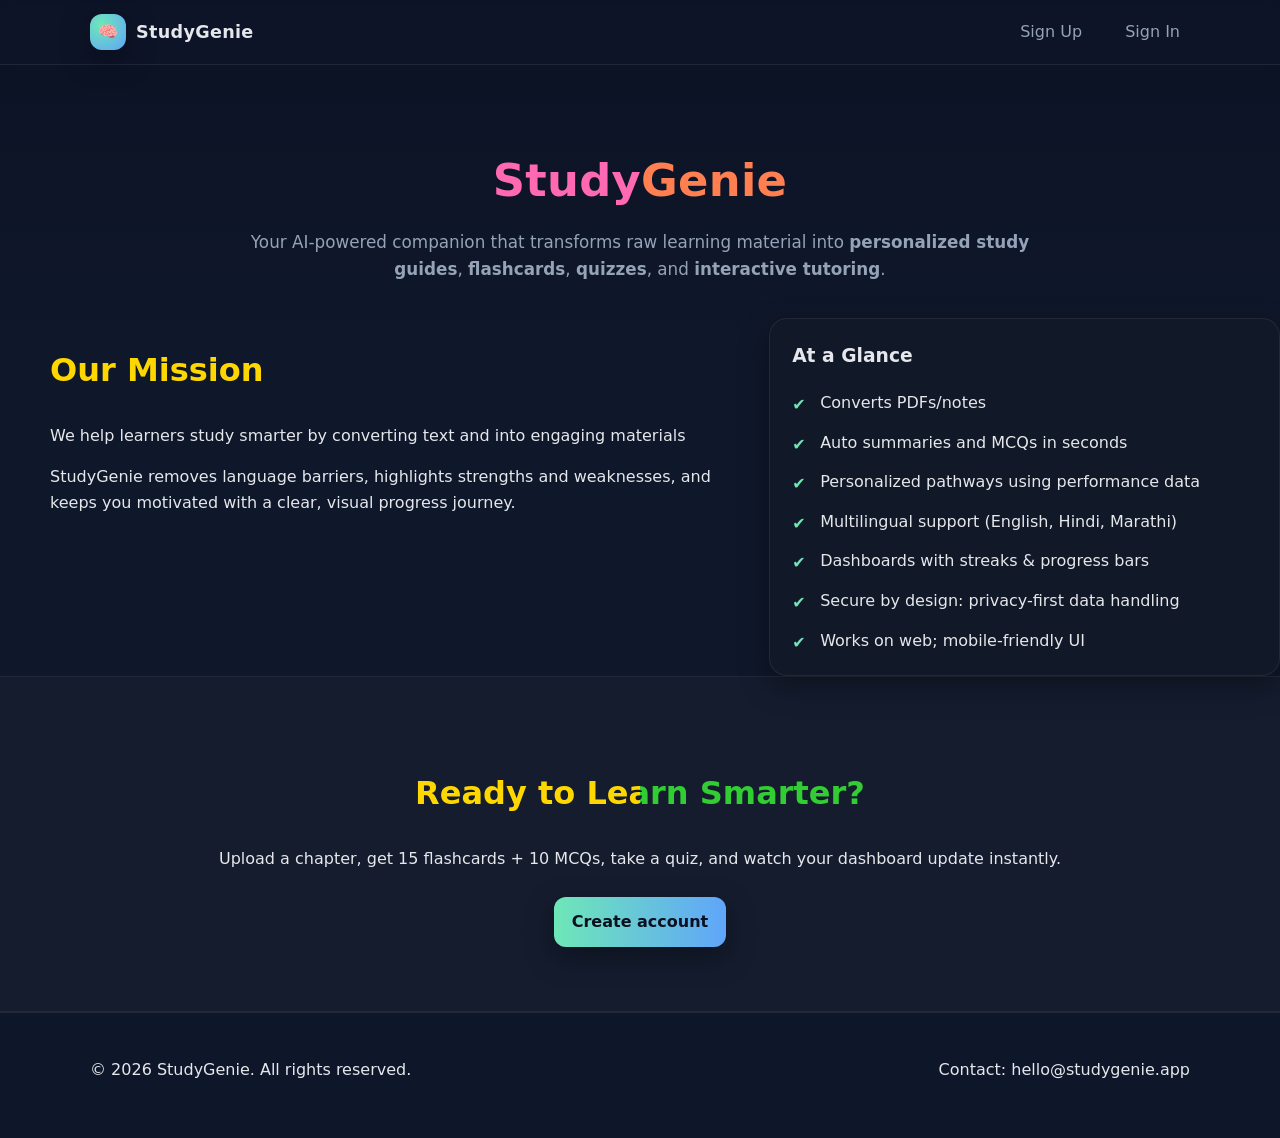
==== templates/index.html @ 30614151 "Initail Commit" ====
<!DOCTYPE html>
<html lang="en">

<head>
  <meta charset="UTF-8" />
  <meta name="viewport" content="width=device-width, initial-scale=1" />
  <title>StudyGenie – About Us</title>
  <link rel="stylesheet" href="../static/index.css" />
  <!-- <link rel="stylesheet" href=" {{ url_for('static', filename = 'index.css') }} "> -->
  <meta name="description"
    content="StudyGenie turns books, PDFs, and notes into personalized study guides, flashcards, quizzes, and dashboards with multilingual support." />
</head>

<body>
  <header class="site-header">
    <div class="container header-inner">
      <a class="brand" href="#">
        <span class="logo">🧠</span>
        <span class="brand-text">StudyGenie</span>
      </a>
      <nav class="nav">
        <a href="/register">Sign Up</a>
        <a href="/login">Sign In</a>
      </nav>
    </div>
  </header>

  <main>
    <!-- Hero -->
    <section class="hero">
      <div class="container hero-inner">
        <h1>StudyGenie</h1>
        <p class="subtitle">
          Your AI-powered companion that transforms raw learning material into
          <strong>personalized study guides</strong>, <strong>flashcards</strong>,
          <strong>quizzes</strong>, and <strong>interactive tutoring</strong>.
        </p>
      </div>
    </section>

    <!-- About -->
    <div class="grid-2">
      <div>
        <h2>Our Mission</h2>
        <p>
          We help learners study smarter by converting text and into engaging materials
        </p>
        <p>
          StudyGenie removes language barriers, highlights strengths and weaknesses, and keeps you motivated with a
          clear, visual progress journey.
        </p>
      </div>



      <div class="card">
        <h3>At a Glance</h3>
        <ul class="checklist">
          <li>Converts PDFs/notes</li>
          <li>Auto summaries and MCQs in seconds</li>
          <li>Personalized pathways using performance data</li>
          <li>Multilingual support (English, Hindi, Marathi)</li>
          <li>Dashboards with streaks & progress bars </li>
          <li>Secure by design: privacy-first data handling</li>
          <li>Works on web; mobile-friendly UI</li>
        </ul>
      </div>
    </div>
    </section>
    
    <!-- CTA -->
    <section class="section alt">
      <div class="container cta">
        <h2>Ready to Learn Smarter?</h2>
        <p>Upload a chapter, get 15 flashcards + 10 MCQs, take a quiz, and watch your dashboard update instantly.</p>
        <a class="btn" href="/register">Create account</a>
      </div>
    </section>
  </main>

  <footer id="contact" class="site-footer">
    <div class="container footer-inner">
      <p>© <span id="year"></span> StudyGenie. All rights reserved.</p>
      <p>Contact: hello@studygenie.app</p>
    </div>
  </footer>

  <script>
    // Simple year injection
    document.getElementById('year').textContent = new Date().getFullYear();
  </script>
</body>

</html>
---- static/index.css ----
:root{
  --bg: #0f172a;         /* slate-900 */
  --card: #111827;       /* gray-900 */
  --muted: #94a3b8;      /* slate-400 */
  --text: #e5e7eb;       /* gray-200 */
  --accent: #6ee7b7;     /* emerald-300 */
  --accent-2: #60a5fa;   /* blue-400 */
  --ring: rgba(110,231,183,.25);
  --shadow: 0 10px 30px rgba(0,0,0,.35);
}

*{ box-sizing: border-box; }

html, body{
  margin: 0;
  padding: 0;
  background: linear-gradient(180deg, #0b1224, #0f172a 30%, #0f172a);
  color: var(--text);
  font-family: ui-sans-serif, system-ui, -apple-system, Segoe UI, Roboto, "Helvetica Neue", Arial, "Noto Sans", "Apple Color Emoji", "Segoe UI Emoji";
  line-height: 1.6;
}
.hero h1 {
  font-size: 2.5rem;
  font-weight: bold;
  background: linear-gradient(to right, #ff69b4 50%, #ff7f50 50%); /* pink + orange */
  -webkit-background-clip: text;
  -webkit-text-fill-color: transparent;
  background-clip: text;

}
h2 {
  font-size: 2rem;
  font-weight: bold;
  background: linear-gradient(to right, #FFD700 50%, #32CD32 50%); /* yellow + green */
  -webkit-background-clip: text;
  -webkit-text-fill-color: transparent;
  background-clip: text;

}

/* Layout */
.container{
  width: min(1100px, 92vw);
  margin: 0 auto;
}

.section{
  padding: 64px 0;
}

.section.alt{
  background: rgba(255,255,255,0.02);
  border-top: 1px solid rgba(255,255,255,0.06);
  border-bottom: 1px solid rgba(255,255,255,0.06);
}

/* Header */
.site-header{
  position: sticky;
  top: 0;
  backdrop-filter: blur(8px);
  border-bottom: 1px solid rgba(255,255,255,0.08);
  background: rgba(15,23,42,0.6);
  z-index: 20;
}

.header-inner{
  display: flex;
  align-items: center;
  justify-content: space-between;
  padding: 14px 0;
}

.brand{
  display: inline-flex;
  align-items: center;
  gap: 10px;
  text-decoration: none;
  color: var(--text);
  font-weight: 700;
  letter-spacing: .3px;
}

.logo{
  display: inline-grid;
  place-items: center;
  width: 36px;
  height: 36px;
  background: radial-gradient(circle at 30% 30%, var(--accent), var(--accent-2));
  color: #0b1020;
  border-radius: 12px;
  box-shadow: var(--shadow);
}

.brand-text{
  font-size: 1.1rem;
}

.nav a{
  color: var(--muted);
  text-decoration: none;
  margin-left: 18px;
  padding: 8px 10px;
  border-radius: 10px;
}
.nav a:hover{
  color: var(--text);
  background: rgba(255,255,255,0.06);
}

/* Hero */
.hero{
  padding: 80px 0 36px;
  text-align: center;
}
.hero h1{
  margin: 0 0 12px;
  font-size: clamp(1.8rem, 3.5vw, 3rem);
  letter-spacing: .3px;
}
.subtitle{
  color: var(--muted);
  max-width: 800px;
  margin: 0 auto;
  font-size: 1.05rem;
}


/* 📱 For tablets & up */
@media (min-width: 600px) {
  .features-grid {
    max-width: 500px;
    grid-template-columns: repeat(auto-fit, minmax(250px, 1fr));
  }
}

/* 💻 For desktops */
@media (min-width: 1024px) {
  .features-grid {
    max-width: 900px;
    grid-template-columns: repeat(2, 1fr);
    left: 50%;
    transform: translateX(-50%);
    top: 200px;
  }
}

/* Feature card style */
.feature-card {
  background: #15294d;
  padding: 25px;
  border-radius: 15px;
  box-shadow: 0 6px 15px rgba(0,0,0,0.25);
  transition: transform 0.3s ease, box-shadow 0.3s ease;
  text-align: left;
}

/* Hover effect */
.feature-card:hover {
  transform: translateY(-8px);
  box-shadow: 0 10px 25px rgba(0,0,0,0.35);
}

/* Feature card heading */
.feature-card h3 {
  font-size: 1.4rem;
  margin-bottom: 12px;
  color: #ffdd57;
}

/* Feature card text */
.feature-card p {
  font-size: 1rem;
  line-height: 1.5;
  color: #d9e2f1;
}

.none{
    text-decoration: none;
}


/* Grid */
.grid-2{
  display: grid;
  grid-template-columns: 1.15fr .85fr;
  gap: 28px;
  margin-left: 50px;
}
@media (max-width: 900px){
  .grid-2{ grid-template-columns: 1fr; }
}

/* Card */
.card{
  background: var(--card);
  border: 1px solid rgba(255,255,255,0.07);
  border-radius: 18px;
  padding: 22px 22px 8px;
  box-shadow: var(--shadow);
}
.card h3{
  margin-top: 0;
}

/* Lists */
.checklist{
  list-style: none;
  padding-left: 0;
  margin: 10px 0 0;
}
.checklist li{
  position: relative;
  padding-left: 28px;
  margin: 10px 0 14px;
}
.checklist li::before{
  content: "✔";
  position: absolute;
  left: 0;
  top: 2px;
  color: var(--accent);
  font-weight: 800;
}

.bullets{
  columns: 2;
  column-gap: 36px;
  margin: 18px 0 0;
  padding-left: 18px;
}
.bullets li{
  break-inside: avoid;
  margin: 10px 0 10px 6px;
}
@media (max-width: 800px){
  .bullets{ columns: 1; }
}


.tech-note{
  color: var(--muted);
  margin-top: 12px;
}

/* CTA */
.cta{
  text-align: center;
}
.btn{
  display: inline-block;
  margin-top: 10px;
  padding: 12px 18px;
  border-radius: 12px;
  background: linear-gradient(90deg, var(--accent), var(--accent-2));
  color: #0b1020;
  text-decoration: none;
  font-weight: 700;
  box-shadow: var(--shadow);
}
.btn:hover{
  filter: brightness(1.05);
}
html{
    scroll-behavior: smooth;
}

/* Footer */
.site-footer{
  padding: 28px 0 40px;
  border-top: 1px solid rgba(255,255,255,0.08);
  background: rgba(15,23,42,0.65);
}
.footer-inner{
  display: flex;
  align-items: center;
  justify-content: space-between;
  gap: 12px;
}
@media (max-width: 700px){
  .footer-inner{ flex-direction: column; }
}
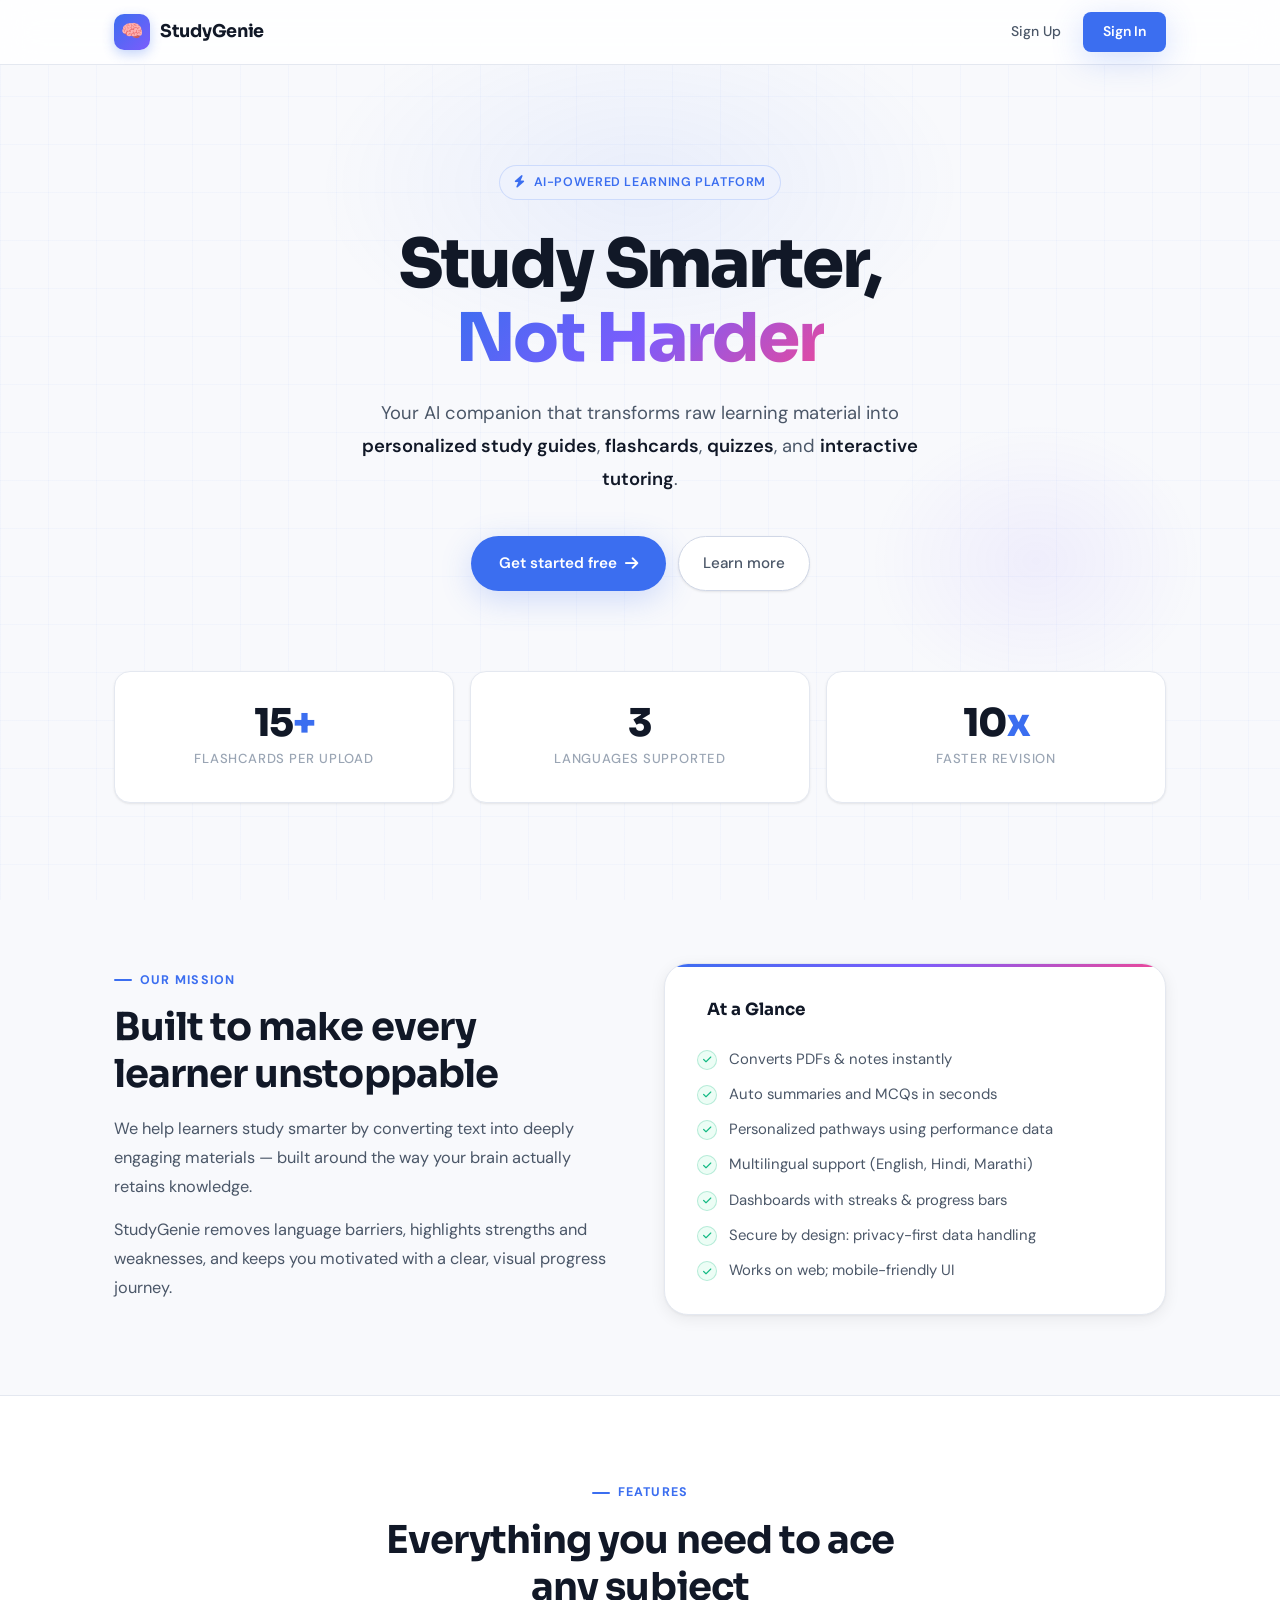
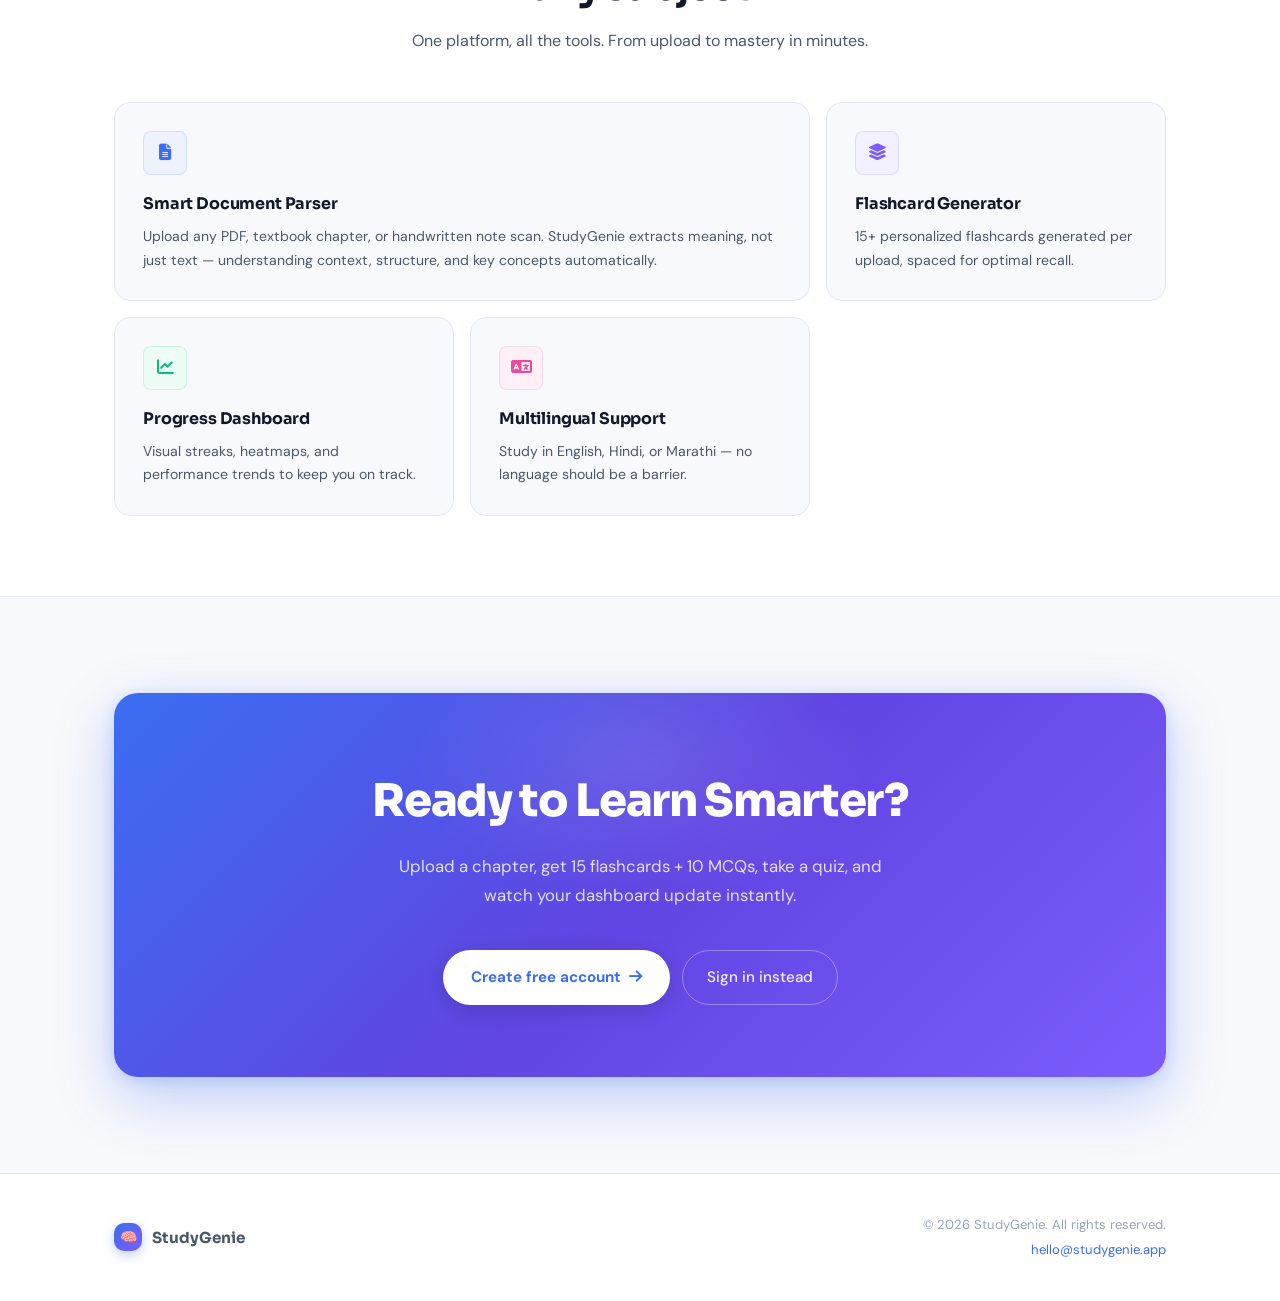
==== commit 8b50dadc: "initial commit" ====
--- a/templates/index.html
+++ b/templates/index.html
@@ -9,84 +9,869 @@
   <!-- <link rel="stylesheet" href=" {{ url_for('static', filename = 'index.css') }} "> -->
   <meta name="description"
     content="StudyGenie turns books, PDFs, and notes into personalized study guides, flashcards, quizzes, and dashboards with multilingual support." />
+  <link rel="preconnect" href="https://fonts.googleapis.com">
+  <link rel="preconnect" href="https://fonts.gstatic.com" crossorigin>
+  <link href="https://fonts.googleapis.com/css2?family=Sora:wght@300;400;500;600;700;800&family=DM+Sans:ital,opsz,wght@0,9..40,300;0,9..40,400;0,9..40,500;1,9..40,300&display=swap" rel="stylesheet">
+  <link rel="stylesheet" href="https://cdnjs.cloudflare.com/ajax/libs/font-awesome/6.5.1/css/all.min.css">
+
+  <style>
+    /* ───────────────────────────────────────────
+       DESIGN TOKENS – LIGHT
+    ─────────────────────────────────────────── */
+    :root {
+      --bg:            #f8f9fc;
+      --bg-white:      #ffffff;
+      --bg-card:       #ffffff;
+      --bg-elevated:   #f1f4fb;
+      --border:        #e4e8f0;
+      --border-strong: #d0d7e6;
+
+      --primary:       #3b6ef0;
+      --primary-light: #eef2fd;
+      --primary-mid:   rgba(59,110,240,0.12);
+      --primary-glow:  rgba(59,110,240,0.15);
+      --accent:        #7c5cfc;
+      --accent-light:  #f3f0ff;
+      --green:         #10b981;
+      --green-light:   #ecfdf5;
+
+      --text-1:        #111827;
+      --text-2:        #4b5768;
+      --text-3:        #9aa5b4;
+
+      --radius-sm:     8px;
+      --radius-md:     12px;
+      --radius-lg:     16px;
+      --radius-xl:     24px;
+
+      --shadow-sm:     0 1px 3px rgba(0,0,0,0.06), 0 1px 2px rgba(0,0,0,0.04);
+      --shadow-md:     0 4px 16px rgba(0,0,0,0.07), 0 1px 3px rgba(0,0,0,0.05);
+      --shadow-lg:     0 12px 40px rgba(0,0,0,0.09), 0 2px 8px rgba(0,0,0,0.05);
+      --shadow-primary:0 8px 32px rgba(59,110,240,0.22);
+
+      --font-display:  'Sora', sans-serif;
+      --font-body:     'DM Sans', sans-serif;
+      --transition:    0.2s cubic-bezier(0.4,0,0.2,1);
+    }
+
+    /* ───────────────────────────────────────────
+       RESET & BASE
+    ─────────────────────────────────────────── */
+    *, *::before, *::after { box-sizing: border-box; margin: 0; padding: 0; }
+    html { scroll-behavior: smooth; }
+
+    body {
+      background: var(--bg);
+      color: var(--text-1);
+      font-family: var(--font-body);
+      font-size: 16px;
+      line-height: 1.65;
+      -webkit-font-smoothing: antialiased;
+      overflow-x: hidden;
+    }
+
+    /* Soft grid texture */
+    body::before {
+      content: '';
+      position: fixed;
+      inset: 0;
+      background-image:
+        linear-gradient(rgba(59,110,240,0.03) 1px, transparent 1px),
+        linear-gradient(90deg, rgba(59,110,240,0.03) 1px, transparent 1px);
+      background-size: 48px 48px;
+      pointer-events: none;
+      z-index: 0;
+    }
+
+    .container {
+      max-width: 1100px;
+      margin: 0 auto;
+      padding: 0 24px;
+      position: relative;
+      z-index: 1;
+    }
+
+    a { text-decoration: none; color: inherit; }
+    ul { list-style: none; }
+
+    /* ───────────────────────────────────────────
+       HEADER
+    ─────────────────────────────────────────── */
+    .site-header {
+      position: sticky;
+      top: 0;
+      z-index: 100;
+      background: rgba(255,255,255,0.85);
+      backdrop-filter: blur(18px) saturate(1.6);
+      -webkit-backdrop-filter: blur(18px) saturate(1.6);
+      border-bottom: 1px solid var(--border);
+    }
+
+    .header-inner {
+      display: flex;
+      align-items: center;
+      justify-content: space-between;
+      height: 64px;
+    }
+
+    .brand {
+      display: flex;
+      align-items: center;
+      gap: 10px;
+      font-family: var(--font-display);
+      font-weight: 700;
+      font-size: 1.1rem;
+      letter-spacing: -0.3px;
+      color: var(--text-1);
+      transition: opacity var(--transition);
+    }
+    .brand:hover { opacity: 0.75; }
+
+    .logo-wrap {
+      width: 36px; height: 36px;
+      border-radius: 10px;
+      background: linear-gradient(135deg, #3b6ef0 0%, #7c5cfc 100%);
+      display: flex;
+      align-items: center;
+      justify-content: center;
+      font-size: 18px;
+      box-shadow: 0 4px 12px rgba(59,110,240,0.3);
+    }
+
+    .nav {
+      display: flex;
+      align-items: center;
+      gap: 6px;
+    }
+
+    .nav a {
+      font-size: 0.875rem;
+      font-weight: 500;
+      color: var(--text-2);
+      padding: 8px 16px;
+      border-radius: var(--radius-sm);
+      transition: all var(--transition);
+    }
+    .nav a:hover { color: var(--text-1); background: var(--bg-elevated); }
+
+    .nav a.btn-nav {
+      background: var(--primary);
+      color: #fff;
+      padding: 8px 20px;
+      font-weight: 600;
+      box-shadow: var(--shadow-primary);
+    }
+    .nav a.btn-nav:hover {
+      background: #2d5ce8;
+      box-shadow: 0 8px 28px rgba(59,110,240,0.35);
+      transform: translateY(-1px);
+    }
+
+    /* ───────────────────────────────────────────
+       HERO
+    ─────────────────────────────────────────── */
+    .hero {
+      position: relative;
+      padding: 100px 0 80px;
+      overflow: hidden;
+      text-align: center;
+    }
+
+    .hero::before {
+      content: '';
+      position: absolute;
+      width: 700px; height: 400px;
+      border-radius: 50%;
+      background: radial-gradient(ellipse, rgba(59,110,240,0.08) 0%, transparent 65%);
+      top: -80px; left: 50%;
+      transform: translateX(-50%);
+      pointer-events: none;
+    }
+    .hero::after {
+      content: '';
+      position: absolute;
+      width: 360px; height: 300px;
+      border-radius: 50%;
+      background: radial-gradient(ellipse, rgba(124,92,252,0.07) 0%, transparent 65%);
+      bottom: -40px; right: 5%;
+      pointer-events: none;
+    }
+
+    .hero-badge {
+      display: inline-flex;
+      align-items: center;
+      gap: 8px;
+      background: var(--primary-light);
+      border: 1px solid rgba(59,110,240,0.18);
+      color: var(--primary);
+      font-size: 0.78rem;
+      font-weight: 600;
+      letter-spacing: 0.05em;
+      text-transform: uppercase;
+      padding: 6px 14px;
+      border-radius: 100px;
+      margin-bottom: 28px;
+      animation: fadeUp 0.55s ease both;
+    }
+
+    .hero h1 {
+      font-family: var(--font-display);
+      font-size: clamp(2.6rem, 5.5vw, 4.2rem);
+      font-weight: 800;
+      line-height: 1.1;
+      letter-spacing: -0.03em;
+      color: var(--text-1);
+      margin-bottom: 22px;
+      animation: fadeUp 0.55s 0.08s ease both;
+    }
+
+    .gradient-text {
+      background: linear-gradient(135deg, #3b6ef0 0%, #7c5cfc 50%, #ec4899 100%);
+      -webkit-background-clip: text;
+      -webkit-text-fill-color: transparent;
+      background-clip: text;
+    }
+
+    .hero .subtitle {
+      font-size: clamp(1rem, 1.8vw, 1.15rem);
+      color: var(--text-2);
+      max-width: 600px;
+      margin: 0 auto 40px;
+      font-weight: 400;
+      line-height: 1.78;
+      animation: fadeUp 0.55s 0.16s ease both;
+    }
+    .hero .subtitle strong { color: var(--text-1); font-weight: 600; }
+
+    .hero-cta {
+      display: flex;
+      gap: 12px;
+      justify-content: center;
+      flex-wrap: wrap;
+      animation: fadeUp 0.55s 0.24s ease both;
+    }
+
+    .btn-primary {
+      display: inline-flex;
+      align-items: center;
+      gap: 8px;
+      background: var(--primary);
+      color: #fff;
+      font-family: var(--font-body);
+      font-weight: 600;
+      font-size: 0.95rem;
+      padding: 14px 28px;
+      border-radius: 100px;
+      border: none;
+      cursor: pointer;
+      box-shadow: var(--shadow-primary);
+      transition: all var(--transition);
+      text-decoration: none;
+    }
+    .btn-primary:hover {
+      background: #2d5ce8;
+      box-shadow: 0 10px 36px rgba(59,110,240,0.32);
+      transform: translateY(-2px);
+    }
+
+    .btn-ghost {
+      display: inline-flex;
+      align-items: center;
+      gap: 8px;
+      background: var(--bg-white);
+      color: var(--text-2);
+      font-family: var(--font-body);
+      font-weight: 500;
+      font-size: 0.95rem;
+      padding: 14px 24px;
+      border-radius: 100px;
+      border: 1px solid var(--border-strong);
+      cursor: pointer;
+      transition: all var(--transition);
+      text-decoration: none;
+      box-shadow: var(--shadow-sm);
+    }
+    .btn-ghost:hover {
+      color: var(--text-1);
+      border-color: var(--primary);
+      box-shadow: var(--shadow-md);
+      transform: translateY(-1px);
+    }
+
+    /* ───────────────────────────────────────────
+       STATS BAR
+    ─────────────────────────────────────────── */
+    .stats-bar {
+      padding: 0 0 80px;
+      animation: fadeUp 0.55s 0.32s ease both;
+    }
+
+    .stats-grid {
+      display: grid;
+      grid-template-columns: repeat(3, 1fr);
+      gap: 16px;
+    }
+
+    .stat-item {
+      background: var(--bg-white);
+      border: 1px solid var(--border);
+      border-radius: var(--radius-lg);
+      padding: 32px 24px;
+      text-align: center;
+      box-shadow: var(--shadow-sm);
+      transition: all var(--transition);
+    }
+    .stat-item:hover {
+      box-shadow: var(--shadow-md);
+      border-color: rgba(59,110,240,0.2);
+      transform: translateY(-2px);
+    }
+
+    .stat-value {
+      font-family: var(--font-display);
+      font-size: 2.4rem;
+      font-weight: 800;
+      color: var(--text-1);
+      letter-spacing: -0.04em;
+      line-height: 1;
+      margin-bottom: 6px;
+    }
+    .stat-value span { color: var(--primary); }
+
+    .stat-label {
+      font-size: 0.82rem;
+      color: var(--text-3);
+      font-weight: 500;
+      text-transform: uppercase;
+      letter-spacing: 0.06em;
+    }
+
+    /* ───────────────────────────────────────────
+       SECTION SHARED
+    ─────────────────────────────────────────── */
+    .section { padding: 80px 0; }
+
+    .section-label {
+      display: inline-flex;
+      align-items: center;
+      gap: 8px;
+      font-size: 0.78rem;
+      font-weight: 700;
+      letter-spacing: 0.1em;
+      text-transform: uppercase;
+      color: var(--primary);
+      margin-bottom: 14px;
+    }
+    .section-label::before {
+      content: '';
+      display: block;
+      width: 18px; height: 2px;
+      background: var(--primary);
+      border-radius: 2px;
+    }
+
+    .section-title {
+      font-family: var(--font-display);
+      font-size: clamp(1.7rem, 3vw, 2.4rem);
+      font-weight: 700;
+      letter-spacing: -0.025em;
+      line-height: 1.22;
+      color: var(--text-1);
+      margin-bottom: 16px;
+    }
+
+    .section-body {
+      font-size: 1.02rem;
+      color: var(--text-2);
+      line-height: 1.78;
+      max-width: 500px;
+    }
+
+    /* ───────────────────────────────────────────
+       MISSION
+    ─────────────────────────────────────────── */
+    .mission-grid {
+      display: grid;
+      grid-template-columns: 1fr 1fr;
+      gap: 48px;
+      align-items: start;
+    }
+
+    .glance-card {
+      background: var(--bg-white);
+      border: 1px solid var(--border);
+      border-radius: var(--radius-xl);
+      padding: 32px;
+      box-shadow: var(--shadow-md);
+      position: relative;
+      overflow: hidden;
+    }
+    .glance-card::before {
+      content: '';
+      position: absolute;
+      top: 0; left: 0; right: 0;
+      height: 3px;
+      background: linear-gradient(90deg, #3b6ef0, #7c5cfc, #ec4899);
+      border-radius: 3px 3px 0 0;
+    }
+
+    .glance-card h3 {
+      font-family: var(--font-display);
+      font-size: 1.05rem;
+      font-weight: 700;
+      color: var(--text-1);
+      margin-bottom: 24px;
+      display: flex;
+      align-items: center;
+      gap: 10px;
+    }
+    .glance-card h3 i { color: var(--primary); }
+
+    .checklist { display: flex; flex-direction: column; gap: 13px; }
+
+    .checklist li {
+      display: flex;
+      align-items: flex-start;
+      gap: 12px;
+      font-size: 0.93rem;
+      color: var(--text-2);
+      line-height: 1.5;
+    }
+
+    .check-icon {
+      flex-shrink: 0;
+      width: 20px; height: 20px;
+      border-radius: 50%;
+      background: var(--green-light);
+      border: 1px solid rgba(16,185,129,0.25);
+      display: flex;
+      align-items: center;
+      justify-content: center;
+      margin-top: 2px;
+    }
+    .check-icon i { font-size: 0.6rem; color: var(--green); }
+
+    /* ───────────────────────────────────────────
+       FEATURES BENTO
+    ─────────────────────────────────────────── */
+    .features-section {
+      padding: 80px 0;
+      background: var(--bg-white);
+      border-top: 1px solid var(--border);
+      border-bottom: 1px solid var(--border);
+    }
+
+    .features-header {
+      text-align: center;
+      max-width: 560px;
+      margin: 0 auto 48px;
+    }
+    .features-header .section-label { justify-content: center; }
+
+    .bento-grid {
+      display: grid;
+      grid-template-columns: repeat(3, 1fr);
+      gap: 16px;
+    }
+
+    .bento-card {
+      background: var(--bg);
+      border: 1px solid var(--border);
+      border-radius: var(--radius-lg);
+      padding: 28px;
+      transition: all var(--transition);
+    }
+    .bento-card:hover {
+      background: var(--bg-white);
+      border-color: rgba(59,110,240,0.25);
+      box-shadow: var(--shadow-md);
+      transform: translateY(-3px);
+    }
+    .bento-card.wide { grid-column: span 2; }
+
+    .bento-icon {
+      width: 44px; height: 44px;
+      border-radius: var(--radius-sm);
+      display: flex;
+      align-items: center;
+      justify-content: center;
+      font-size: 1.05rem;
+      margin-bottom: 16px;
+    }
+
+    .icon-blue   { background: var(--primary-light); color: var(--primary); border: 1px solid rgba(59,110,240,0.15); }
+    .icon-purple { background: var(--accent-light);  color: var(--accent);  border: 1px solid rgba(124,92,252,0.15); }
+    .icon-green  { background: var(--green-light);   color: var(--green);   border: 1px solid rgba(16,185,129,0.15); }
+    .icon-pink   { background: #fff0f8; color: #ec4899; border: 1px solid rgba(236,72,153,0.15); }
+    .icon-amber  { background: #fffbeb; color: #d97706; border: 1px solid rgba(217,119,6,0.15); }
+
+    .bento-card h4 {
+      font-family: var(--font-display);
+      font-size: 1rem;
+      font-weight: 700;
+      color: var(--text-1);
+      margin-bottom: 8px;
+      letter-spacing: -0.01em;
+    }
+    .bento-card p {
+      font-size: 0.88rem;
+      color: var(--text-2);
+      line-height: 1.65;
+    }
+
+    /* ───────────────────────────────────────────
+       CTA
+    ─────────────────────────────────────────── */
+    .cta-section { padding: 96px 0; }
+
+    .cta-inner {
+      background: linear-gradient(135deg, #3b6ef0 0%, #6045e2 50%, #7c5cfc 100%);
+      border-radius: var(--radius-xl);
+      padding: 72px 48px;
+      text-align: center;
+      position: relative;
+      overflow: hidden;
+      box-shadow: 0 20px 60px rgba(59,110,240,0.3), 0 4px 16px rgba(59,110,240,0.2);
+    }
+
+    .cta-inner::after {
+      content: '';
+      position: absolute;
+      width: 500px; height: 300px;
+      border-radius: 50%;
+      background: radial-gradient(ellipse, rgba(255,255,255,0.1) 0%, transparent 65%);
+      top: -80px; left: 50%;
+      transform: translateX(-50%);
+      pointer-events: none;
+    }
+
+    .cta-inner h2 {
+      font-family: var(--font-display);
+      font-size: clamp(1.9rem, 3.5vw, 2.8rem);
+      font-weight: 800;
+      color: #fff;
+      letter-spacing: -0.03em;
+      margin-bottom: 14px;
+      position: relative;
+      z-index: 1;
+    }
+    .cta-inner p {
+      font-size: 1.05rem;
+      color: rgba(255,255,255,0.82);
+      max-width: 500px;
+      margin: 0 auto 40px;
+      line-height: 1.7;
+      position: relative;
+      z-index: 1;
+    }
+    .cta-btns {
+      display: flex;
+      gap: 12px;
+      justify-content: center;
+      flex-wrap: wrap;
+      position: relative;
+      z-index: 1;
+    }
+
+    .btn-white {
+      display: inline-flex;
+      align-items: center;
+      gap: 8px;
+      background: #fff;
+      color: var(--primary);
+      font-family: var(--font-body);
+      font-weight: 700;
+      font-size: 0.95rem;
+      padding: 14px 28px;
+      border-radius: 100px;
+      border: none;
+      cursor: pointer;
+      box-shadow: 0 4px 20px rgba(0,0,0,0.15);
+      transition: all var(--transition);
+      text-decoration: none;
+    }
+    .btn-white:hover {
+      box-shadow: 0 8px 32px rgba(0,0,0,0.2);
+      transform: translateY(-2px);
+    }
+
+    .btn-outline-white {
+      display: inline-flex;
+      align-items: center;
+      gap: 8px;
+      background: transparent;
+      color: rgba(255,255,255,0.9);
+      font-family: var(--font-body);
+      font-weight: 500;
+      font-size: 0.95rem;
+      padding: 14px 24px;
+      border-radius: 100px;
+      border: 1px solid rgba(255,255,255,0.35);
+      cursor: pointer;
+      transition: all var(--transition);
+      text-decoration: none;
+    }
+    .btn-outline-white:hover {
+      background: rgba(255,255,255,0.12);
+      border-color: rgba(255,255,255,0.6);
+      transform: translateY(-1px);
+    }
+
+    /* ───────────────────────────────────────────
+       FOOTER
+    ─────────────────────────────────────────── */
+    .site-footer {
+      background: var(--bg-white);
+      border-top: 1px solid var(--border);
+      padding: 40px 0;
+    }
+
+    .footer-inner {
+      display: flex;
+      justify-content: space-between;
+      align-items: center;
+      gap: 16px;
+      flex-wrap: wrap;
+    }
+
+    .footer-brand {
+      display: flex;
+      align-items: center;
+      gap: 10px;
+      font-family: var(--font-display);
+      font-weight: 700;
+      font-size: 0.95rem;
+      color: var(--text-2);
+    }
+
+    .footer-right {
+      display: flex;
+      flex-direction: column;
+      align-items: flex-end;
+      gap: 4px;
+    }
+    .footer-right p { font-size: 0.82rem; color: var(--text-3); }
+    .footer-right a {
+      font-size: 0.82rem;
+      color: var(--primary);
+      transition: opacity var(--transition);
+    }
+    .footer-right a:hover { opacity: 0.75; }
+
+    /* ───────────────────────────────────────────
+       ANIMATIONS
+    ─────────────────────────────────────────── */
+    @keyframes fadeUp {
+      from { opacity: 0; transform: translateY(20px); }
+      to   { opacity: 1; transform: translateY(0); }
+    }
+
+    /* ───────────────────────────────────────────
+       RESPONSIVE
+    ─────────────────────────────────────────── */
+    @media (max-width: 768px) {
+      .mission-grid { grid-template-columns: 1fr; }
+      .bento-grid   { grid-template-columns: 1fr; }
+      .bento-card.wide { grid-column: span 1; }
+      .stats-grid   { grid-template-columns: 1fr; gap: 10px; }
+      .cta-inner    { padding: 48px 24px; }
+      .footer-inner { flex-direction: column; align-items: flex-start; }
+      .footer-right { align-items: flex-start; }
+    }
+  </style>
 </head>
 
 <body>
+
+  <!-- ── HEADER ── -->
   <header class="site-header">
     <div class="container header-inner">
       <a class="brand" href="#">
-        <span class="logo">🧠</span>
-        <span class="brand-text">StudyGenie</span>
+        <div class="logo-wrap">🧠</div>
+        <span>StudyGenie</span>
       </a>
       <nav class="nav">
         <a href="/register">Sign Up</a>
-        <a href="/login">Sign In</a>
+        <a href="/login" class="btn-nav">Sign In</a>
       </nav>
     </div>
   </header>
 
   <main>
-    <!-- Hero -->
+
+    <!-- ── HERO ── -->
     <section class="hero">
-      <div class="container hero-inner">
-        <h1>StudyGenie</h1>
+      <div class="container">
+        <div class="hero-badge">
+          <i class="fa-solid fa-bolt"></i>
+          AI-Powered Learning Platform
+        </div>
+
+        <h1>Study Smarter,<br><span class="gradient-text">Not Harder</span></h1>
+
         <p class="subtitle">
-          Your AI-powered companion that transforms raw learning material into
+          Your AI companion that transforms raw learning material into
           <strong>personalized study guides</strong>, <strong>flashcards</strong>,
           <strong>quizzes</strong>, and <strong>interactive tutoring</strong>.
         </p>
+
+        <div class="hero-cta">
+          <a class="btn-primary" href="/register">
+            Get started free <i class="fa-solid fa-arrow-right"></i>
+          </a>
+          <a class="btn-ghost" href="#mission">
+            Learn more
+          </a>
+        </div>
       </div>
     </section>
 
-    <!-- About -->
-    <div class="grid-2">
-      <div>
-        <h2>Our Mission</h2>
-        <p>
-          We help learners study smarter by converting text and into engaging materials
-        </p>
-        <p>
-          StudyGenie removes language barriers, highlights strengths and weaknesses, and keeps you motivated with a
-          clear, visual progress journey.
-        </p>
+    <!-- ── STATS BAR ── -->
+    <section class="stats-bar">
+      <div class="container">
+        <div class="stats-grid">
+          <div class="stat-item">
+            <div class="stat-value">15<span>+</span></div>
+            <div class="stat-label">Flashcards per upload</div>
+          </div>
+          <div class="stat-item">
+            <div class="stat-value">3</div>
+            <div class="stat-label">Languages supported</div>
+          </div>
+          <div class="stat-item">
+            <div class="stat-value">10<span>x</span></div>
+            <div class="stat-label">Faster revision</div>
+          </div>
+        </div>
       </div>
-
-
-
-      <div class="card">
-        <h3>At a Glance</h3>
-        <ul class="checklist">
-          <li>Converts PDFs/notes</li>
-          <li>Auto summaries and MCQs in seconds</li>
-          <li>Personalized pathways using performance data</li>
-          <li>Multilingual support (English, Hindi, Marathi)</li>
-          <li>Dashboards with streaks & progress bars </li>
-          <li>Secure by design: privacy-first data handling</li>
-          <li>Works on web; mobile-friendly UI</li>
-        </ul>
+    </section>
+
+    <!-- ── MISSION ── -->
+    <section class="section" id="mission">
+      <div class="container mission-grid">
+
+        <div class="mission-text">
+          <div class="section-label">Our Mission</div>
+          <h2 class="section-title">Built to make every learner unstoppable</h2>
+          <p class="section-body">
+            We help learners study smarter by converting text into deeply engaging materials — built around the way your brain actually retains knowledge.
+          </p>
+          <p class="section-body" style="margin-top:14px;">
+            StudyGenie removes language barriers, highlights strengths and weaknesses, and keeps you motivated with a clear, visual progress journey.
+          </p>
+        </div>
+
+        <div class="glance-card">
+          <h3><i class="fa-solid fa-sparkles"></i> At a Glance</h3>
+          <ul class="checklist">
+            <li>
+              <span class="check-icon"><i class="fa-solid fa-check"></i></span>
+              Converts PDFs &amp; notes instantly
+            </li>
+            <li>
+              <span class="check-icon"><i class="fa-solid fa-check"></i></span>
+              Auto summaries and MCQs in seconds
+            </li>
+            <li>
+              <span class="check-icon"><i class="fa-solid fa-check"></i></span>
+              Personalized pathways using performance data
+            </li>
+            <li>
+              <span class="check-icon"><i class="fa-solid fa-check"></i></span>
+              Multilingual support (English, Hindi, Marathi)
+            </li>
+            <li>
+              <span class="check-icon"><i class="fa-solid fa-check"></i></span>
+              Dashboards with streaks &amp; progress bars
+            </li>
+            <li>
+              <span class="check-icon"><i class="fa-solid fa-check"></i></span>
+              Secure by design: privacy-first data handling
+            </li>
+            <li>
+              <span class="check-icon"><i class="fa-solid fa-check"></i></span>
+              Works on web; mobile-friendly UI
+            </li>
+          </ul>
+        </div>
+
+      </div>
+    </section>
+
+    <!-- ── FEATURES BENTO ── -->
+    <section class="features-section">
+      <div class="container">
+        <div class="features-header">
+          <div class="section-label">Features</div>
+          <h2 class="section-title">Everything you need to ace any subject</h2>
+          <p style="color:var(--text-2); font-size:1rem; line-height:1.7;">
+            One platform, all the tools. From upload to mastery in minutes.
+          </p>
+        </div>
+
+        <div class="bento-grid">
+          <div class="bento-card wide">
+            <div class="bento-icon icon-blue"><i class="fa-solid fa-file-lines"></i></div>
+            <h4>Smart Document Parser</h4>
+            <p>Upload any PDF, textbook chapter, or handwritten note scan. StudyGenie extracts meaning, not just text — understanding context, structure, and key concepts automatically.</p>
+          </div>
+
+          <div class="bento-card">
+            <div class="bento-icon icon-purple"><i class="fa-solid fa-layer-group"></i></div>
+            <h4>Flashcard Generator</h4>
+            <p>15+ personalized flashcards generated per upload, spaced for optimal recall.</p>
+          </div>
+
+          <div class="bento-card">
+            <div class="bento-icon icon-green"><i class="fa-solid fa-chart-line"></i></div>
+            <h4>Progress Dashboard</h4>
+            <p>Visual streaks, heatmaps, and performance trends to keep you on track.</p>
+          </div>
+
+          <div class="bento-card">
+            <div class="bento-icon icon-pink"><i class="fa-solid fa-language"></i></div>
+            <h4>Multilingual Support</h4>
+            <p>Study in English, Hindi, or Marathi — no language should be a barrier.</p>
+          </div>
+        </div>
+      </div>
+    </section>
+
+    <!-- ── CTA ── -->
+    <section class="cta-section">
+      <div class="container">
+        <div class="cta-inner">
+          <h2>Ready to Learn Smarter?</h2>
+          <p>Upload a chapter, get 15 flashcards + 10 MCQs, take a quiz, and watch your dashboard update instantly.</p>
+          <div class="cta-btns">
+            <a class="btn-white" href="/register">
+              Create free account <i class="fa-solid fa-arrow-right"></i>
+            </a>
+            <a class="btn-outline-white" href="/login">
+              Sign in instead
+            </a>
+          </div>
+        </div>
+      </div>
+    </section>
+
+  </main>
+
+  <!-- ── FOOTER ── -->
+  <footer id="contact" class="site-footer">
+    <div class="container footer-inner">
+      <div class="footer-brand">
+        <div class="logo-wrap" style="width:28px;height:28px;font-size:14px;">🧠</div>
+        StudyGenie
+      </div>
+      <div class="footer-right">
+        <p>© <span id="year"></span> StudyGenie. All rights reserved.</p>
+        <a href="mailto:hello@studygenie.app">hello@studygenie.app</a>
       </div>
     </div>
-    </section>
-    
-    <!-- CTA -->
-    <section class="section alt">
-      <div class="container cta">
-        <h2>Ready to Learn Smarter?</h2>
-        <p>Upload a chapter, get 15 flashcards + 10 MCQs, take a quiz, and watch your dashboard update instantly.</p>
-        <a class="btn" href="/register">Create account</a>
-      </div>
-    </section>
-  </main>
-
-  <footer id="contact" class="site-footer">
-    <div class="container footer-inner">
-      <p>© <span id="year"></span> StudyGenie. All rights reserved.</p>
-      <p>Contact: hello@studygenie.app</p>
-    </div>
   </footer>
 
   <script>
-    // Simple year injection
     document.getElementById('year').textContent = new Date().getFullYear();
   </script>
 </body>
